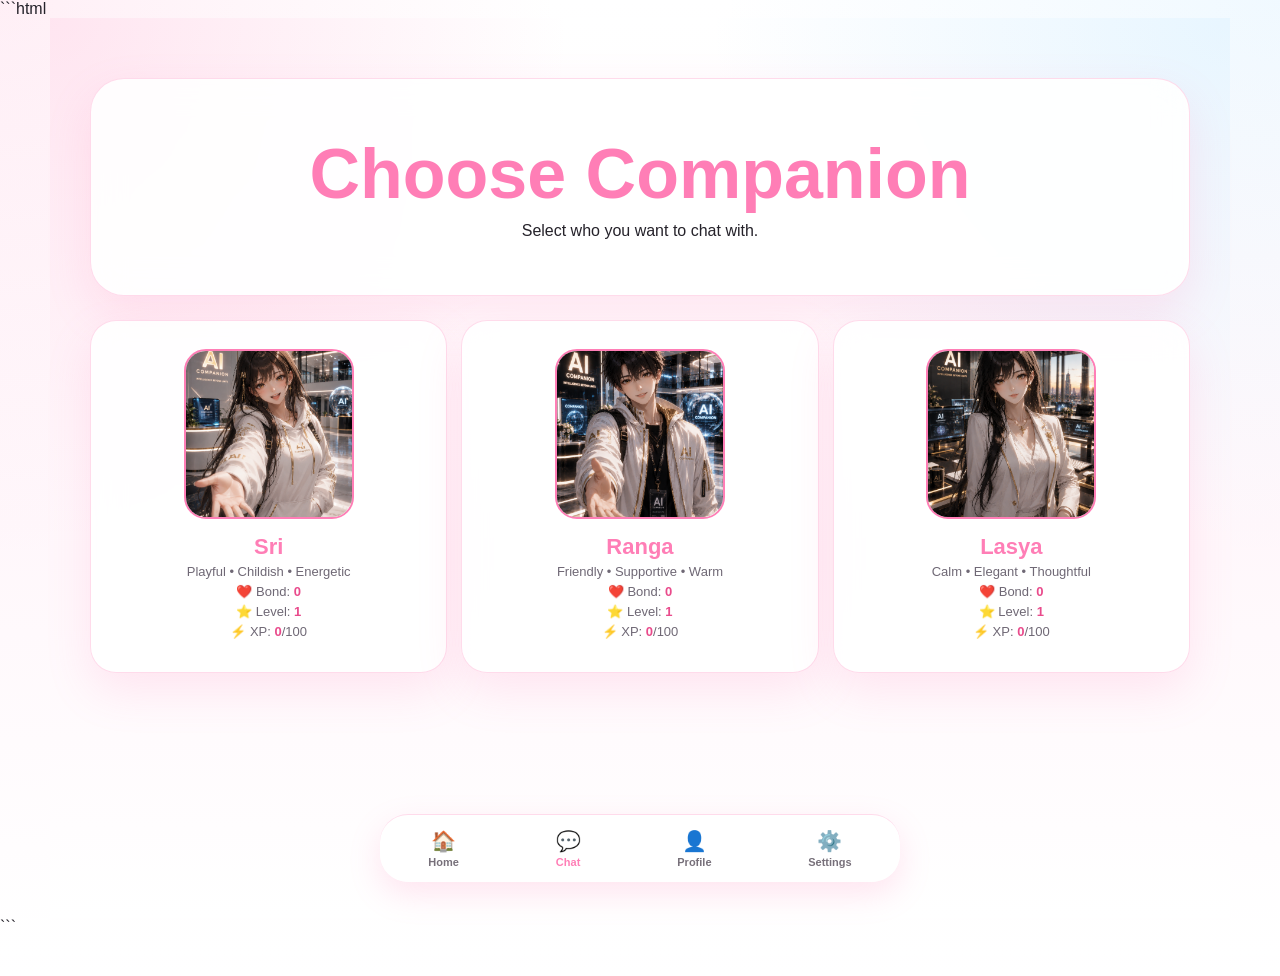
==== companions.html @ fd83d79a "Add files via upload" ====
```html
<!DOCTYPE html>
<html lang="en">
<head>
<meta charset="UTF-8">
<meta name="viewport" content="width=device-width, initial-scale=1.0">
<title>Choose Companion - SRL.G</title>
<link rel="stylesheet" href="style.css">
</head>
<body>

<section class="app-home">

  <div class="app-hero-card">
    <h1>Choose Companion</h1>
    <p>Select who you want to chat with.</p>
  </div>

  <div class="app-companion-list">

    <a href="chat-sri.html" class="app-companion-card">
      <img src="images/sri.png">

      <div>
        <h3>Sri</h3>
        <p>Playful • Childish • Energetic</p>

        <p>❤️ Bond: <span id="sriBond">0</span></p>
        <p>⭐ Level: <span id="sriLevel">1</span></p>
        <p>⚡ XP: <span id="sriXP">0</span>/100</p>
      </div>
    </a>

    <a href="chat-ranga.html" class="app-companion-card">
      <img src="images/ranga.png">

      <div>
        <h3>Ranga</h3>
        <p>Friendly • Supportive • Warm</p>

        <p>❤️ Bond: <span id="rangaBond">0</span></p>
        <p>⭐ Level: <span id="rangaLevel">1</span></p>
        <p>⚡ XP: <span id="rangaXP">0</span>/100</p>
      </div>
    </a>

    <a href="chat-lasya.html" class="app-companion-card">
      <img src="images/lasya.png">

      <div>
        <h3>Lasya</h3>
        <p>Calm • Elegant • Thoughtful</p>

        <p>❤️ Bond: <span id="lasyaBond">0</span></p>
        <p>⭐ Level: <span id="lasyaLevel">1</span></p>
        <p>⚡ XP: <span id="lasyaXP">0</span>/100</p>
      </div>
    </a>

  </div>

</section>

<div class="bottom-nav">
  <a href="index.html">🏠<span>Home</span></a>
  <a href="companions.html" class="bottom-active">💬<span>Chat</span></a>
  <a href="profile.html">👤<span>Profile</span></a>
  <a href="settings.html">⚙️<span>Settings</span></a>
</div>

<script>

document.getElementById("sriBond").textContent =
localStorage.getItem("sriBond") || "0";

document.getElementById("sriLevel").textContent =
localStorage.getItem("sriLevel") || "1";

document.getElementById("sriXP").textContent =
localStorage.getItem("sriXP") || "0";


document.getElementById("rangaBond").textContent =
localStorage.getItem("rangaBond") || "0";

document.getElementById("rangaLevel").textContent =
localStorage.getItem("rangaLevel") || "1";

document.getElementById("rangaXP").textContent =
localStorage.getItem("rangaXP") || "0";


document.getElementById("lasyaBond").textContent =
localStorage.getItem("lasyaBond") || "0";

document.getElementById("lasyaLevel").textContent =
localStorage.getItem("lasyaLevel") || "1";

document.getElementById("lasyaXP").textContent =
localStorage.getItem("lasyaXP") || "0";


const savedTheme = localStorage.getItem("theme");

if(savedTheme === "Dark"){
  document.body.classList.add("dark-mode");
}

</script>

</body>
</html>
```
---- style.css ----
* {
  margin: 0;
  padding: 0;
  box-sizing: border-box;
  font-family: Inter, Arial, sans-serif;
}

:root {
  --sri: #ff7eb6;
  --sri-dark: #e94b8c;
  --ranga: #6ec6ff;
  --ranga-dark: #2196f3;
  --lasya: #b794f6;
  --lasya-dark: #7c3aed;

  --primary: #ff7eb6;
  --primary-dark: #e94b8c;

  --bg: #ffffff;
  --bg-soft: #fff7fb;
  --card: rgba(255, 255, 255, 0.92);
  --text: #25222a;
  --muted: #6f6875;
  --border: rgba(255, 126, 182, 0.28);
  --shadow: 0 18px 45px rgba(255, 126, 182, 0.16);
}

html,
body {
  width: 100%;
  min-height: 100%;
  overflow-x: hidden;
  background:
    radial-gradient(circle at top left, rgba(255, 126, 182, 0.12), transparent 35%),
    radial-gradient(circle at top right, rgba(110, 198, 255, 0.10), transparent 35%),
    linear-gradient(180deg, #ffffff 0%, #fff7fb 55%, #ffffff 100%);
  color: var(--text);
  padding-bottom: 20px;
}

img {
  max-width: 100%;
}

a {
  text-decoration: none;
  color: inherit;
}

/* NAVBAR */

nav {
  position: sticky;
  top: 0;
  z-index: 1000;
  background: rgba(255, 255, 255, 0.86);
  backdrop-filter: blur(18px);
  border-bottom: 1px solid var(--border);
  padding: 14px 7%;
  display: flex;
  justify-content: space-between;
  align-items: center;
}

nav h1 {
  color: var(--primary);
  font-size: 30px;
  font-weight: 900;
}

nav div {
  display: flex;
  align-items: center;
  gap: 12px;
  flex-wrap: wrap;
}

nav a {
  font-size: 14px;
  font-weight: 800;
  color: var(--text);
}

.login-btn,
.active-chat {
  background: linear-gradient(135deg, var(--primary), var(--lasya));
  color: white !important;
  padding: 9px 16px;
  border-radius: 999px;
}

/* COMMON */

section {
  padding: 55px 7%;
  text-align: center;
}

section h2 {
  color: var(--primary);
  font-size: 34px;
  margin-bottom: 20px;
}

button {
  border: none;
  outline: none;
  background: linear-gradient(135deg, var(--primary), var(--lasya));
  color: white;
  padding: 13px 22px;
  border-radius: 999px;
  font-weight: 900;
  cursor: pointer;
  margin: 6px;
  box-shadow: 0 12px 26px rgba(255, 126, 182, 0.25);
  transition: 0.25s;
}

button:hover {
  transform: translateY(-2px);
  filter: brightness(1.03);
}

button:disabled {
  opacity: 0.5;
  cursor: not-allowed;
}

/* HERO */

.hero {
  min-height: 75vh;
  display: flex;
  flex-direction: column;
  justify-content: center;
  background:
    radial-gradient(circle at top left, rgba(255, 126, 182, 0.22), transparent 35%),
    radial-gradient(circle at top right, rgba(183, 148, 246, 0.22), transparent 35%),
    linear-gradient(180deg, #ffffff 0%, #fff7fb 100%);
}

.hero h2 {
  font-size: 52px;
  line-height: 1.05;
  color: var(--text);
}

.hero p {
  max-width: 680px;
  margin: 0 auto 22px;
  color: var(--muted);
  font-size: 17px;
  line-height: 1.7;
}

.hero-buttons {
  display: flex;
  justify-content: center;
  flex-wrap: wrap;
  gap: 10px;
}

/* GENERAL CARDS */

.cards,
.companion-grid {
  display: grid;
  grid-template-columns: repeat(auto-fit, minmax(260px, 1fr));
  gap: 22px;
  width: 100%;
  max-width: 1120px;
  margin: 0 auto;
}

.card,
.companion-card,
.profile-card,
.login-box,
.role-card {
  background: var(--card);
  backdrop-filter: blur(16px);
  border: 1px solid var(--border);
  border-radius: 28px;
  padding: 24px;
  box-shadow: var(--shadow);
}

.card img,
.companion-card img {
  width: 160px;
  height: 160px;
  object-fit: cover;
  border-radius: 24px;
  border: 3px solid var(--primary);
  margin-bottom: 14px;
}

.card h3,
.companion-card h3 {
  color: var(--primary);
  font-size: 28px;
  margin-bottom: 10px;
}

.card p,
.companion-card p {
  color: var(--muted);
  margin: 8px 0;
  line-height: 1.5;
}

.premium {
  background: linear-gradient(145deg, #ffffff, #f7f0ff);
  border: 2px solid var(--lasya);
}

.badge {
  display: inline-block;
  background: linear-gradient(135deg, var(--primary), var(--lasya));
  color: white;
  padding: 7px 13px;
  border-radius: 999px;
  font-size: 11px;
  font-weight: 900;
  margin-bottom: 12px;
}

/* LOGIN / SIGNUP / SETTINGS */

.login-section {
  min-height: 100vh;
  display: flex;
  justify-content: center;
  align-items: center;
  background:
    radial-gradient(circle at top left, rgba(255, 126, 182, 0.22), transparent 35%),
    radial-gradient(circle at top right, rgba(110, 198, 255, 0.18), transparent 35%),
    #ffffff;
}

.login-box {
  width: 100%;
  max-width: 420px;
  text-align: center;
}

.login-box h2 {
  color: var(--primary);
  margin-bottom: 10px;
}

.login-box input,
.login-box select,
.role-card select,
.companion-details select {
  width: 100%;
  padding: 13px;
  margin: 10px 0;
  border: 1px solid var(--border);
  border-radius: 16px;
  outline: none;
  background: white;
  color: var(--text);
  font-weight: 700;
}

.login-box label {
  display: block;
  text-align: left;
  margin-top: 12px;
  color: var(--muted);
  font-weight: 800;
}

.small-text,
.age-note {
  color: var(--muted);
  font-size: 13px;
  margin-top: 14px;
}

/* PROFILE PAGE */

.game-profile {
  min-height: 100vh;
  background:
    radial-gradient(circle at top left, rgba(255, 126, 182, 0.2), transparent 35%),
    radial-gradient(circle at top right, rgba(183, 148, 246, 0.18), transparent 35%),
    #ffffff;
}

.profile-card {
  max-width: 620px;
  margin: 0 auto 28px;
}

.rank {
  color: var(--primary);
  font-weight: 900;
  margin-bottom: 18px;
}

.profile-info {
  background: rgba(255, 247, 251, 0.9);
  border: 1px solid var(--border);
  border-radius: 22px;
  padding: 16px;
  margin: 14px 0;
  text-align: left;
}

.profile-info p {
  font-size: 16px;
  margin: 8px 0;
}

#currentPlanFeatures {
  list-style-position: inside;
  padding-left: 0;
  line-height: 1.8;
  color: var(--text);
}

#currentPlanFeatures li {
  text-align: left;
}

.team-title {
  margin-top: 30px;
}

.companion-details {
  width: 100%;
  margin-top: 12px;
}

.companion-details p {
  display: flex;
  justify-content: space-between;
  align-items: center;
  gap: 12px;
  border-bottom: 1px solid rgba(255, 126, 182, 0.25);
  padding: 11px 0;
  font-weight: 800;
  color: var(--text);
}

.companion-details strong {
  color: var(--primary-dark);
}

.companion-details span {
  color: var(--text);
  text-align: right;
}

.companion-details select {
  max-width: 170px;
  margin: 0;
}

/* ROLES */

.roles-page {
  min-height: 100vh;
  background:
    radial-gradient(circle at top left, rgba(255, 126, 182, 0.22), transparent 35%),
    radial-gradient(circle at top right, rgba(183, 148, 246, 0.2), transparent 35%),
    #ffffff;
}

.role-card {
  max-width: 420px;
  margin: 16px auto;
}

.role-card h3 {
  color: var(--primary);
  font-size: 24px;
}

/* CHAT */

.chat-v2 {
  width: min(920px, calc(100% - 24px));
  height: calc(100vh - 105px);
  margin: 18px auto;
  background: white;
  border: 1px solid var(--border);
  border-radius: 30px;
  display: flex;
  flex-direction: column;
  overflow: hidden;
  box-shadow: var(--shadow);
}

.chat-v2-header {
  display: flex;
  align-items: center;
  gap: 14px;
  padding: 16px;
  color: white;
  text-align: left;
  background: linear-gradient(135deg, var(--primary), var(--lasya));
}

.chat-v2-avatar {
  width: 56px;
  height: 56px;
  border-radius: 50%;
  object-fit: cover;
  border: 3px solid white;
}

.chat-v2-header h2 {
  color: white;
  margin: 0;
  font-size: 26px;
}

.chat-v2-header p {
  color: white;
  font-size: 13px;
  margin-top: 4px;
}

.delete-chat-top {
  background: transparent;
  box-shadow: none;
  border: none;
  font-size: 22px;
  padding: 5px;
  margin-left: auto;
}

.chat-v2-box {
  flex: 1;
  overflow-y: auto;
  padding: 18px;
  background: #fff7fb;
  display: flex;
  flex-direction: column;
  gap: 12px;
}

.message,
.sri-message,
.ranga-message,
.lasya-message,
.user-message {
  max-width: 78%;
  width: fit-content;
  padding: 13px 16px;
  border-radius: 18px;
  line-height: 1.45;
  font-size: 15px;
  word-wrap: break-word;
  box-shadow: 0 5px 14px rgba(0,0,0,0.07);
}

.sri-message,
.ranga-message,
.lasya-message {
  background: white;
  color: var(--text);
  border-bottom-left-radius: 5px;
}

.user-message {
  color: white;
  margin-left: auto;
  border-bottom-right-radius: 5px;
}

#typing {
  opacity: 0.7;
  font-style: italic;
}

.chat-v2-input {
  display: flex;
  align-items: center;
  gap: 8px;
  padding: 12px;
  background: white;
  border-top: 1px solid var(--border);
}

.chat-v2-input input {
  flex: 1;
  min-width: 0;
  padding: 13px 16px;
  border: 1px solid var(--border);
  border-radius: 999px;
  outline: none;
  font-size: 15px;
}

.chat-v2-input button {
  margin: 0;
  padding: 12px 16px;
}

/* CHAT COLORS */

.sri-message {
  border: 1px solid rgba(255, 126, 182, 0.25);
}

.ranga-message {
  border: 1px solid rgba(110, 198, 255, 0.3);
}

.lasya-message {
  border: 1px solid rgba(183, 148, 246, 0.3);
}

body:has(.sri-message) .chat-v2-header,
body:has(.sri-message) .user-message {
  background: linear-gradient(135deg, var(--sri), var(--sri-dark));
}

body:has(.ranga-message) .chat-v2-header,
body:has(.ranga-message) .user-message {
  background: linear-gradient(135deg, var(--ranga), var(--ranga-dark));
}

body:has(.lasya-message) .chat-v2-header,
body:has(.lasya-message) .user-message {
  background: linear-gradient(135deg, var(--lasya), var(--lasya-dark));
}

/* APP HOME / COMPANIONS */

.app-home {
  min-height: 100vh;
  padding: 22px 16px 95px;
  background:
    radial-gradient(circle at top left, rgba(255, 126, 182, 0.2), transparent 35%),
    radial-gradient(circle at top right, rgba(110, 198, 255, 0.16), transparent 35%),
    linear-gradient(180deg, #ffffff 0%, #fff7fb 60%, #ffffff 100%);
  text-align: left;
}

.app-hero-card {
  background: rgba(255,255,255,0.9);
  backdrop-filter: blur(16px);
  border: 1px solid var(--border);
  border-radius: 34px;
  padding: 28px 22px;
  box-shadow: var(--shadow);
  text-align: center;
  margin-bottom: 24px;
}

.app-hero-card h1 {
  color: var(--primary);
  font-size: 46px;
  font-weight: 900;
  margin-bottom: 8px;
}

.app-tagline {
  font-size: 22px;
  font-weight: 900;
  color: var(--text);
  margin-bottom: 12px;
}

.app-subtext {
  color: var(--muted);
  font-size: 15px;
  line-height: 1.6;
  max-width: 520px;
  margin: 0 auto 18px;
}

.section-title {
  color: var(--primary);
  font-size: 24px;
  margin: 18px 0 14px;
  text-align: left;
}

.app-companion-list {
  display: flex;
  flex-direction: column;
  gap: 14px;
}

.app-companion-card {
  display: flex;
  align-items: center;
  gap: 15px;
  background: rgba(255,255,255,0.9);
  backdrop-filter: blur(16px);
  border: 1px solid var(--border);
  border-radius: 26px;
  padding: 14px;
  box-shadow: var(--shadow);
  transition: 0.25s;
}

.app-companion-card:hover {
  transform: translateY(-5px);
  cursor: pointer;
}

.app-companion-card img {
  width: 180px;
  height: 180px;
  border-radius: 22px;
  object-fit: cover;
  border: 2px solid var(--primary);
}

.app-companion-card h3 {
  color: var(--primary);
  font-size: 22px;
  margin-bottom: 4px;
}

.app-companion-card p {
  color: var(--muted);
  font-size: 13px;
  margin-bottom: 5px;
}

.app-companion-card span {
  color: var(--primary-dark);
  font-size: 13px;
  font-weight: 900;
}

.app-premium-banner,
.app-info-card {
  background: rgba(255,255,255,0.9);
  backdrop-filter: blur(16px);
  border: 1px solid var(--border);
  border-radius: 26px;
  padding: 20px;
  box-shadow: var(--shadow);
  margin-top: 18px;
}

.app-premium-banner {
  background: linear-gradient(145deg, #ffffff, #f7f0ff);
  border: 2px solid var(--lasya);
  text-align: center;
}

.app-premium-banner span {
  display: inline-block;
  background: linear-gradient(135deg, var(--primary), var(--lasya));
  color: white;
  padding: 7px 13px;
  border-radius: 999px;
  font-size: 11px;
  font-weight: 900;
  margin-bottom: 10px;
}

.app-premium-banner h3,
.app-info-card h3 {
  color: var(--primary);
  margin-bottom: 8px;
}

.app-premium-banner p,
.app-info-card p {
  color: var(--muted);
  line-height: 1.6;
  font-size: 14px;
}

.card-arrow {
  color: var(--primary);
  font-size: 20px;
  font-weight: 900;
}

/* COMPANION PROFILE PAGES */

.companion-profile-page {
  min-height: 100vh;
  padding: 45px 7% 105px;
  background:
    radial-gradient(circle at top left, rgba(255,126,182,0.18), transparent 35%),
    radial-gradient(circle at top right, rgba(183,148,246,0.16), transparent 35%),
    linear-gradient(180deg,#ffffff,#fff7fb);
}

.companion-profile-card {
  width: 100%;
  max-width: 1050px;
  margin: 0 auto;
  display: grid;
  grid-template-columns: 360px minmax(0, 1fr);
  gap: 28px;
  align-items: start;
}

.companion-profile-left,
.companion-profile-right,
.companion-status-card,
.mini-stat {
  background: rgba(255,255,255,0.9);
  backdrop-filter: blur(16px);
  border: 1px solid var(--border);
  border-radius: 30px;
  box-shadow: var(--shadow);
}

.companion-profile-left {
  text-align: center;
  padding: 28px;
}

.companion-profile-left h2 {
  color: var(--primary);
  font-size: 38px;
  margin-bottom: 8px;
}

.companion-profile-right {
  padding: 24px;
  min-width: 0;
}

.companion-tagline {
  color: var(--muted);
  font-weight: 800;
  margin-bottom: 16px;
}

.character-profile-img {
  width: 220px;
  height: 220px;
  object-fit: cover;
  border-radius: 30px;
  border: 3px solid var(--primary);
  display: block;
  margin: 0 auto 18px;
}

.companion-status-card {
  padding: 20px;
  margin-bottom: 18px;
  text-align: center;
}

.companion-status-card h3 {
  color: var(--primary);
  margin-bottom: 8px;
}

.companion-status-card p {
  color: var(--muted);
  line-height: 1.6;
}

.companion-stats-grid {
  display: grid;
  grid-template-columns: repeat(2, minmax(0, 1fr));
  gap: 14px;
}

.mini-stat {
  padding: 18px;
  text-align: center;
}

.mini-stat span {
  font-size: 26px;
}

.mini-stat h4 {
  color: var(--muted);
  margin: 6px 0;
}

.mini-stat p {
  color: var(--text);
  font-size: 20px;
  font-weight: 900;
}

/* BOTTOM NAV */

.bottom-nav {
  position: fixed;
  bottom: 0;
  left: 0;
  right: 0;
  height: 68px;
  background: rgba(255,255,255,0.9);
  backdrop-filter: blur(18px);
  border-top: 1px solid var(--border);
  display: flex;
  justify-content: space-around;
  align-items: center;
  z-index: 9999;
}

.bottom-nav a {
  display: flex;
  flex-direction: column;
  align-items: center;
  gap: 3px;
  font-size: 20px;
  color: #77707a;
  font-weight: 800;
}

.bottom-nav span {
  font-size: 11px;
}

.bottom-active {
  color: var(--primary) !important;
}

/* FOOTER */

footer {
  background: transparent;
  color: var(--text);
  box-shadow: none;
  margin: 25px auto 95px;
  padding: 20px;
  text-align: center;
  font-size: 18px;
}

/* DARK MODE */

body.dark-mode {
  --bg: #15111a;
  --card: #211a28;
  --text: #ffffff;
  --muted: #d8c8e6;
  --border: rgba(183, 148, 246, 0.28);
  background: #15111a !important;
  color: white !important;
}

body.dark-mode nav {
  background: rgba(21,17,26,0.92) !important;
}

body.dark-mode nav a {
  color: white !important;
}

body.dark-mode section,
body.dark-mode .hero,
body.dark-mode .login-section,
body.dark-mode .game-profile,
body.dark-mode .roles-page,
body.dark-mode .app-home,
body.dark-mode .companion-profile-page {
  background:
    radial-gradient(circle at top left, rgba(255, 126, 182, 0.12), transparent 35%),
    radial-gradient(circle at top right, rgba(110, 198, 255, 0.1), transparent 35%),
    #15111a !important;
  color: white !important;
}

body.dark-mode .card,
body.dark-mode .profile-card,
body.dark-mode .login-box,
body.dark-mode .companion-card,
body.dark-mode .role-card,
body.dark-mode .app-hero-card,
body.dark-mode .app-companion-card,
body.dark-mode .app-info-card,
body.dark-mode .app-premium-banner,
body.dark-mode .companion-profile-left,
body.dark-mode .companion-profile-right,
body.dark-mode .companion-status-card,
body.dark-mode .mini-stat {
  background: rgba(33, 26, 40, 0.92) !important;
  color: white !important;
}

body.dark-mode .premium {
  background: rgba(33, 26, 40, 0.92) !important;
  border: 2px solid var(--lasya);
}

body.dark-mode .profile-info {
  background: rgba(44, 35, 53, 0.95) !important;
  color: white !important;
}

body.dark-mode input,
body.dark-mode select {
  background: #2b2233 !important;
  color: white !important;
  border-color: var(--lasya) !important;
}

body.dark-mode .chat-v2 {
  background: #211a28 !important;
}

body.dark-mode .chat-v2-box {
  background: #15111a !important;
}

body.dark-mode .chat-v2-input {
  background: #211a28 !important;
}

body.dark-mode .sri-message,
body.dark-mode .ranga-message,
body.dark-mode .lasya-message {
  background: #2b2233 !important;
  color: #fff4fb !important;
  border: 1px solid var(--border);
}

body.dark-mode .bottom-nav {
  background: rgba(33, 26, 40, 0.95) !important;
}

body.dark-mode .bottom-nav a {
  color: #d8c8e6 !important;
}

body.dark-mode .bottom-active {
  color: var(--primary) !important;
}

body.dark-mode h1,
body.dark-mode h2,
body.dark-mode h3,
body.dark-mode p,
body.dark-mode span,
body.dark-mode li,
body.dark-mode footer,
body.dark-mode #currentPlanFeatures,
body.dark-mode #currentPlanFeatures li,
body.dark-mode .companion-details p,
body.dark-mode .companion-details span,
body.dark-mode .mini-stat p {
  color: white !important;
}

body.dark-mode nav h1,
body.dark-mode .app-hero-card h1,
body.dark-mode .section-title,
body.dark-mode .card h3,
body.dark-mode .companion-card h3,
body.dark-mode .app-companion-card h3,
body.dark-mode .profile-card h2,
body.dark-mode .login-box h2,
body.dark-mode .companion-profile-left h2,
body.dark-mode .companion-status-card h3 {
  color: var(--primary) !important;
}

/* MOBILE */

@media (max-width: 768px) {
  nav {
    padding: 12px;
    flex-direction: column;
    gap: 10px;
  }

  nav h1 {
    font-size: 26px;
  }

  nav div {
    justify-content: center;
    gap: 7px;
  }

  nav a {
    font-size: 12px;
    background: #fff7fb;
    border: 1px solid var(--border);
    padding: 7px 10px;
    border-radius: 999px;
  }

  body.dark-mode nav a {
    background: #211a28 !important;
  }

  section {
    padding: 36px 14px;
  }

  section h2 {
    font-size: 28px;
    margin-bottom: 18px;
  }

  .hero {
    min-height: 65vh;
    padding-top: 45px;
  }

  .hero h2 {
    font-size: 38px;
  }

  .hero p {
    font-size: 15px;
  }

  .cards,
  .companion-grid {
    grid-template-columns: 1fr;
    gap: 16px;
  }

  .card,
  .companion-card,
  .profile-card,
  .login-box,
  .role-card {
    width: 100%;
    padding: 18px;
    border-radius: 22px;
  }

  .card img,
  .companion-card img {
    width: 135px;
    height: 135px;
  }

  .card h3,
  .companion-card h3 {
    font-size: 24px;
  }

  .companion-details p {
    font-size: 14px;
  }

  .companion-details select {
    max-width: 145px;
    font-size: 12px;
  }

  .chat-v2 {
    width: 100%;
    height: calc(100vh - 125px);
    margin: 0;
    border-radius: 0;
    border-left: none;
    border-right: none;
  }

  .chat-v2-header {
    padding: 12px;
  }

  .chat-v2-avatar {
    width: 48px;
    height: 48px;
  }

  .chat-v2-header h2 {
    font-size: 21px;
  }

  .chat-v2-header p {
    font-size: 11px;
  }

  .chat-v2-box {
    padding: 12px;
  }

  .message,
  .sri-message,
  .ranga-message,
  .lasya-message,
  .user-message {
    max-width: 86%;
    font-size: 14px;
    padding: 11px 13px;
  }

  .chat-v2-input {
    padding: 9px;
    gap: 6px;
  }

  .chat-v2-input input {
    font-size: 14px;
    padding: 11px;
  }

  .chat-v2-input button {
    padding: 11px 12px;
    font-size: 13px;
  }

  .character-profile-img {
    width: 160px;
    height: 160px;
  }

  .companion-profile-page {
    padding: 22px 14px 95px;
  }

  .companion-profile-card {
    grid-template-columns: 1fr;
    gap: 16px;
  }

  .companion-profile-left,
  .companion-profile-right {
    padding: 18px;
  }

  .companion-stats-grid {
    grid-template-columns: 1fr;
  }

  .mini-stat {
    padding: 15px;
  }
}

/* DESKTOP */

@media (min-width: 1024px) {
  .app-home {
    max-width: 1180px;
    margin: 0 auto;
    padding: 60px 40px 90px;
  }

  .app-hero-card {
    padding: 55px;
  }

  .app-hero-card h1 {
    font-size: 70px;
  }

  .app-tagline {
    font-size: 32px;
  }

  .app-subtext {
    font-size: 18px;
  }

  .app-companion-list {
    display: grid;
    grid-template-columns: repeat(3, 1fr);
  }

  .app-companion-card {
    flex-direction: column;
    text-align: center;
    padding: 28px;
  }

  .app-companion-card img {
    width: 170px;
    height: 170px;
  }

  .app-premium-banner,
  .app-info-card {
    max-width: 760px;
    margin-left: auto;
    margin-right: auto;
  }

  .bottom-nav {
    max-width: 520px;
    left: 50%;
    transform: translateX(-50%);
    bottom: 18px;
    border-radius: 28px;
    box-shadow: 0 12px 32px rgba(255,126,182,0.2);
  }
}
/* ================= SRL.G FINAL MOBILE/LAYOUT FIX ================= */

/* 1. LOGIN / SIGNUP EMPTY SPACE FIX */
.login-section {
  min-height: calc(100vh - 75px) !important;
  padding: 28px 14px 90px !important;
}

.login-box {
  margin: 0 auto !important;
}

/* 2. CHAT HEIGHT FIX */
.chat-v2 {
  height: calc(100vh - 92px) !important;
  max-height: 850px !important;
}

.chat-v2-box {
  min-height: 0 !important;
}

/* 3. COMPANION PAGE EMPTY SPACE FIX */
.companion-profile-page {
  min-height: calc(100vh - 75px) !important;
  padding: 35px 7% 95px !important;
}

.companion-profile-card {
  align-items: center !important;
}

/* 4. MOBILE NAVBAR FIX */
@media (max-width: 768px) {
  nav {
    position: sticky !important;
    top: 0 !important;
    padding: 10px 12px !important;
    flex-direction: row !important;
  }

  nav h1 {
    font-size: 22px !important;
  }

  nav div {
    gap: 6px !important;
    justify-content: flex-end !important;
  }

  nav a {
    font-size: 11px !important;
    padding: 6px 8px !important;
  }

  .login-section {
    min-height: calc(100vh - 60px) !important;
    padding: 18px 14px 80px !important;
    align-items: center !important;
  }

  .login-box {
    max-width: 360px !important;
    padding: 20px !important;
  }

  .chat-v2 {
    width: 100% !important;
    height: calc(100vh - 64px) !important;
    margin: 0 !important;
    border-radius: 0 !important;
  }

  .companion-profile-page {
    min-height: auto !important;
    padding: 22px 14px 95px !important;
  }

  .companion-profile-card {
    grid-template-columns: 1fr !important;
    gap: 16px !important;
  }

  .companion-stats-grid {
    grid-template-columns: repeat(2, 1fr) !important;
  }

  .bottom-nav {
    height: 62px !important;
  }
}
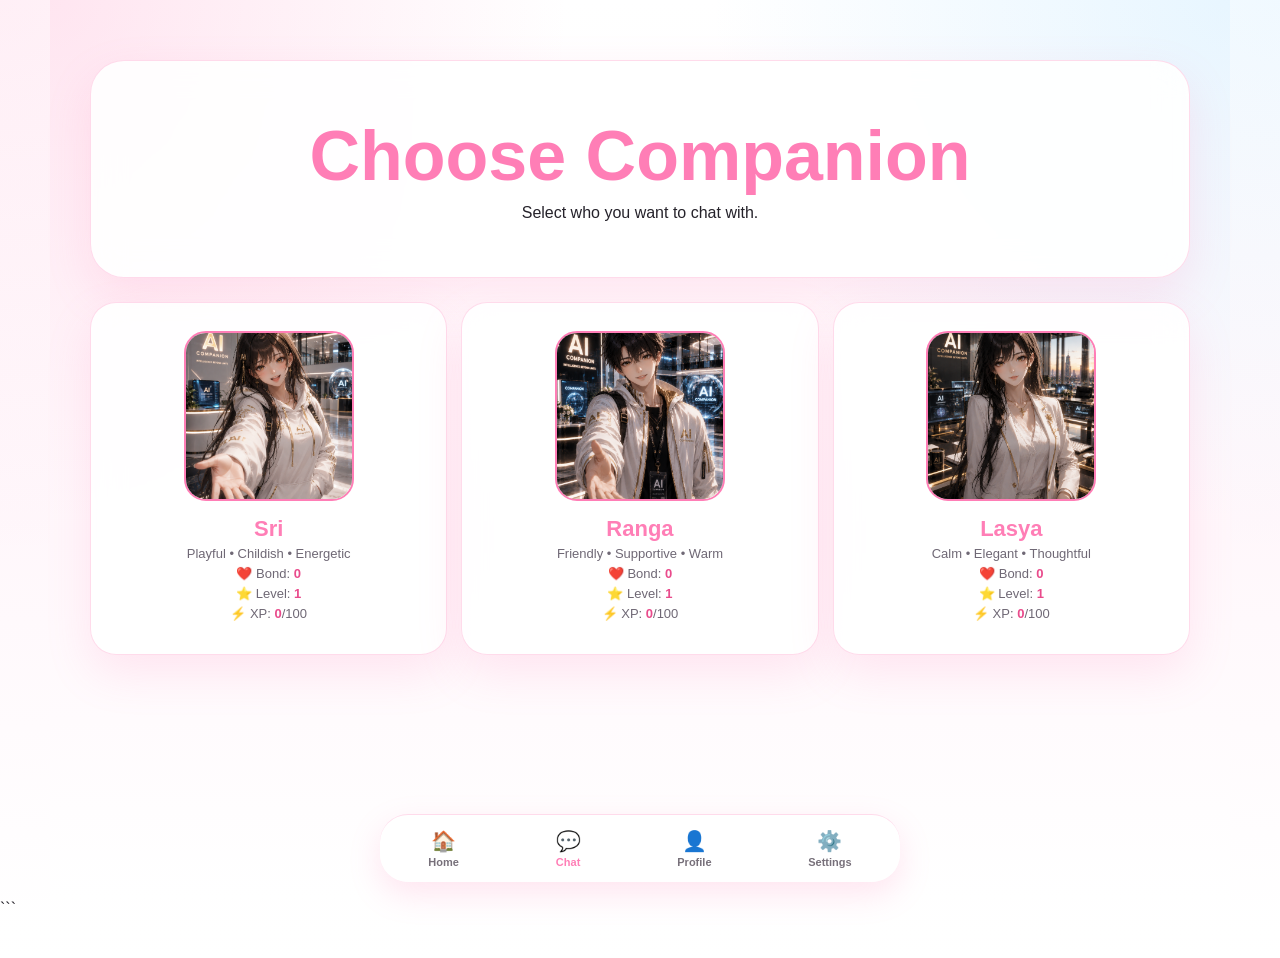
==== commit 65439f4d: "Add files via upload" ====
--- a/companions.html
+++ b/companions.html
@@ -1,4 +1,3 @@
-```html
 <!DOCTYPE html>
 <html lang="en">
 <head>
--- a/style.css
+++ b/style.css
@@ -1278,4 +1278,51 @@
   .bottom-nav {
     height: 62px !important;
   }
+}
+/* ================= CHAT PAGE FINAL FIX ================= */
+
+/* Desktop / Laptop */
+.chat-v2 {
+  width: min(920px, calc(100% - 28px)) !important;
+  height: calc(100vh - 105px) !important;
+  margin: 18px auto 95px !important;
+  border-radius: 30px !important;
+}
+
+.chat-v2-header {
+  flex-shrink: 0 !important;
+}
+
+.chat-v2-box {
+  flex: 1 !important;
+  min-height: 0 !important;
+  overflow-y: auto !important;
+}
+
+.chat-v2-input {
+  flex-shrink: 0 !important;
+}
+
+/* Android / Mobile */
+@media (max-width: 768px) {
+  .chat-v2 {
+    width: 100% !important;
+    height: calc(100vh - 56px) !important;
+    margin: 0 !important;
+    border-radius: 0 !important;
+    border-left: none !important;
+    border-right: none !important;
+  }
+
+  .chat-v2-header {
+    padding: 10px 12px !important;
+  }
+
+  .chat-v2-box {
+    padding: 12px !important;
+  }
+
+  .chat-v2-input {
+    padding: 8px !important;
+  }
 }
